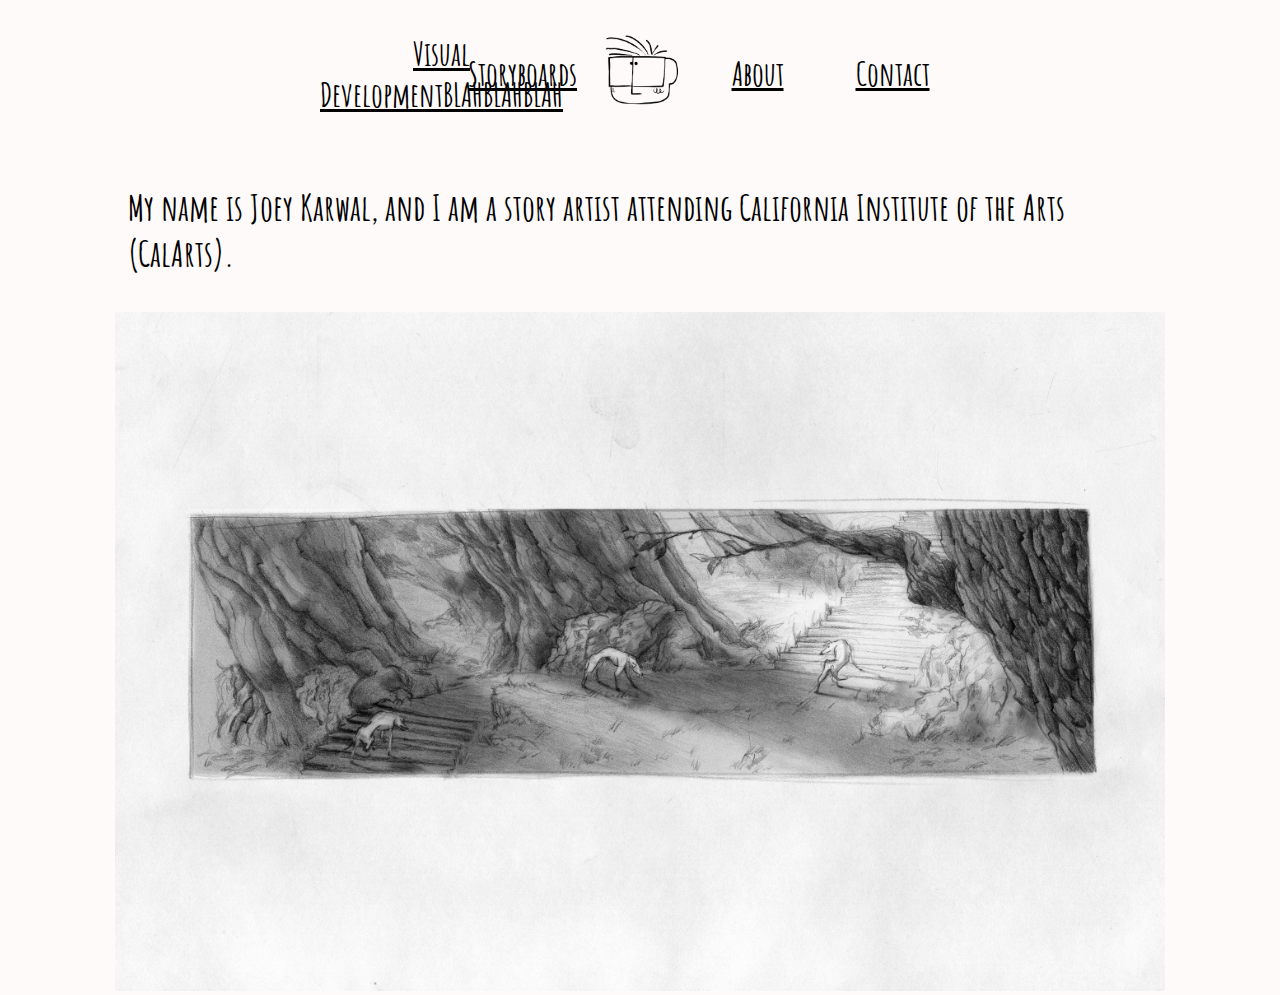
==== index.html @ 939e971b "blahblahblah" ====
<!DOCTYPE html>
<html lang="en">
    <head>
        <title>Joseph A. Karwal Home Page</title>
        <meta charset="utf-8" />
        <meta http-equiv="X-UA-Compatible" content="IE=edge" />
        <meta name="viewport" content="width=device-width, initial-scale=1" />
    
        <!-- import the webpage's stylesheet -->
        <link rel="stylesheet" href="/style.css" />
    
        <!-- import the webpage's javascript file -->
        <script src="/script.js" defer></script>
        <style>
          @import url("https://fonts.googleapis.com/css?family=Amatic+SC|Poiret+One&display=swap");
        </style>
      </head>
<body>
    <div class="navBar">
      <div class="header-button visdev-button">
        <a href="visDev.html">
          <h3>
            Visual DevelopmentBLAHBLAHBLAH
          </h3>
        </a>
      </div>
      <div class="header-button storyboard-button">
        <a href="storyboards.html">
          <h3>Storyboards</h3>
        </a>
      </div>
      <div class="header-button home-button">
        <a href="index.html">
          <img
            src="assets/Profile.png"
          />
        </a>
      </div>
      <div class="header-button about-button">
        <a href="about.html">
          <h3>
            About
          </h3>
        </a>
      </div>
      <div class="header-button contact-button">
        <a href="mailto:josephkarwal@alum.calarts.edu">
          <h3>
            Contact
          </h3>
        </a>
      </div>
    </div>

    <div class="landing">
      <div class="landingText">
        <p>
          My name is Joey Karwal, and I am a story artist attending California
          Institute of the Arts (CalArts).
        </p>
      </div>
      <div class="landingImage">
        <a
          href="assets/landingImage.jpg"
        >
          <img
            src="assets/landingImage.jpg"
          />
        </a>
      </div>
    </div>
    <!-- Testing how to make the whole <div> clickable. Wrap the <h> tags in the a tags.
    </div>
    <a href="http://i.imgur.com/aw2hbq2.gif"
      ><div class="divLink">
        <h2>
          Such a link!
        </h2>
      </div>
      </a> -->
  </body>
</html>
---- style.css ----
body {
    margin: 0px;
    background-color: snow;
    font-family: "Amatic SC";
    font-weight: bolder;
  }
  
  .navBar a:link {
    color: black;
  }
  
  .navBar a:visited {
    color: black;
  }
  
  .navBar a:hover {
    color: white;
  }
  
  .home-button img {
    width: 80px;
  }
  
  .navBar {
    display: flex;
    flex-direction: row;
    //background-color: cyan;
    justify-content: space-around;
    align-content: stretch;
    margin: 0px 25%;
    max-width: 1500px;
  }
  
  .pageTitle {
    display: flex;
    justify-content: center;
    align-items: center;
    font-size: 36px;
  }
  /*PROBLEM: Why is navBar slightly off between the landing page and visual development page?*/
  
  .header-button {
    ////background-color: azure;
    display: flex;
    width: 100px;
    //height: 80px;
    /*SOLVED: Possible to make this height dependant on/ responsive to the [.home-button img {width: 80px;}] variable? 
    Achieved with [align-content: stretch;] in the [.navBar] css to stretch to height of container*/
    //margin: 0px 8px;
    ////border: 2px solid slategrey;
    /*PROBLEM: How to not get overlapping borders again?*/
    flex-grow: 3;
    justify-content: space-evenly;
    //justify-content: center;
    /*PROBLEM: How is [justify-content: center;] different than space-evenly?*/
    align-items: center;
    text-align: center;
    font-size: 28px;
  }
  
  .header-button:hover {
    background-color: skyBlue;
  }
  
  .home-button {
    flex-grow: 0;
  }
  
  .home-button img:hover {
    filter: invert(100%);
  }
  
  .divLink {
    background-color: red;
  }
  
  /*LANDING PAGE*/
  
  .landing {
    display: flex;
    flex-direction: column;
    align-items: center;
    margin: 0px 10%;
  }
  
  .landingText {
    font-size: 36px;
  }
  
  .landingImage img {
    //width: 80%;
    /*PROBLEM: How to keep center with a width of percentage?*/
    width: 1050px;
  }
  
  /*VISUAL DEVELOPMENT PAGE*/
  
  .visDevGrid {
    display: flex;
    flex-direction: row;
    flex-wrap: wrap;
    justify-content: center;
    margin: 0px 10%;
  }
  
  .visDevContent {
    height: 275px;
    width: 400px;
    background-size: cover;
    background-position: center;
    margin: 6px;
    //border: 2px solid lightslategrey;
  }
  
  .visDevContent-1 {
    background-image: url("02_visDev/assets/01.jpg");
  }
  
  .visDevContent-2 {
    background-image: url("02_VISDEV/assets/02.jpg");
  }
  .visDevContent-3 {
    background-image: url("02_VISDEV/assets/03.jpg");
  }
  .visDevContent-4 {
    background-image: url("02_VISDEV/assets/04.jpg");
  }
  .visDevContent-5 {
    background-image: url("02_VISDEV/assets/05.jpg");
  }
  .visDevContent-6 {
    background-image: url("02_VISDEV/assets/06.jpg");
  }
  .visDevContent-7 {
    background-image: url("02_VISDEV/assets/07.jpg");
  }
  .visDevContent-8 {
    background-image: url("02_VISDEV/assets/08.jpg");
  }
  .visDevContent-9 {
    background-image: url("02_VISDEV/assets/09.jpg");
  }
  .visDevContent-10 {
    background-image: url("02_VISDEV/assets/10.jpg");
  }
  .visDevContent-11 {
    background-image: url("02_VISDEV/assets/11.jpg");
  }
  .visDevContent-12 {
    background-image: url("02_VISDEV/assets/12.jpg");
  }
  .visDevContent-13 {
    background-image: url("02_VISDEV/assets/13.jpg");
  }
  .visDevContent-14 {
    background-image: url("02_VISDEV/assets/14.jpg");
  }
  .visDevContent-15 {
    background-image: url("02_VISDEV/assets/15.jpg");
  }
  .visDevContent-16 {
    background-image: url("02_VISDEV/assets/16.jpg");
  }
  .visDevContent-17 {
    background-image: url("02_VISDEV/assets/17.jpg");
  }
  
  .overlay {
    font-size: 28px;
    color: white;
    background-color: skyBlue;
    height: 100%;
    opacity: 0;
    display: flex;
    flex-direction: column;
    justify-content: center;
    align-items: center;
    transition: opacity 0.5s ease-in-out;
  }
  
  .overlay:hover {
    opacity: 1;
  }
  
  .overlay a:link {
    color: white;
  }
  
  .overlay a:visited {
    color: white;
  }
  
  .overlay a:hover {
    color: white;
  }
  
  /*ABOUT PAGE*/
  
  .aboutGrid {
    display: flex;
    flex-direction: row;
    flex-wrap: wrap;
    justify-content: center;
    margin: 0px 10%;
  }
  
  .aboutImage img {
    
  }
  
  .aboutText {
    
    font-size: 24px;
  }
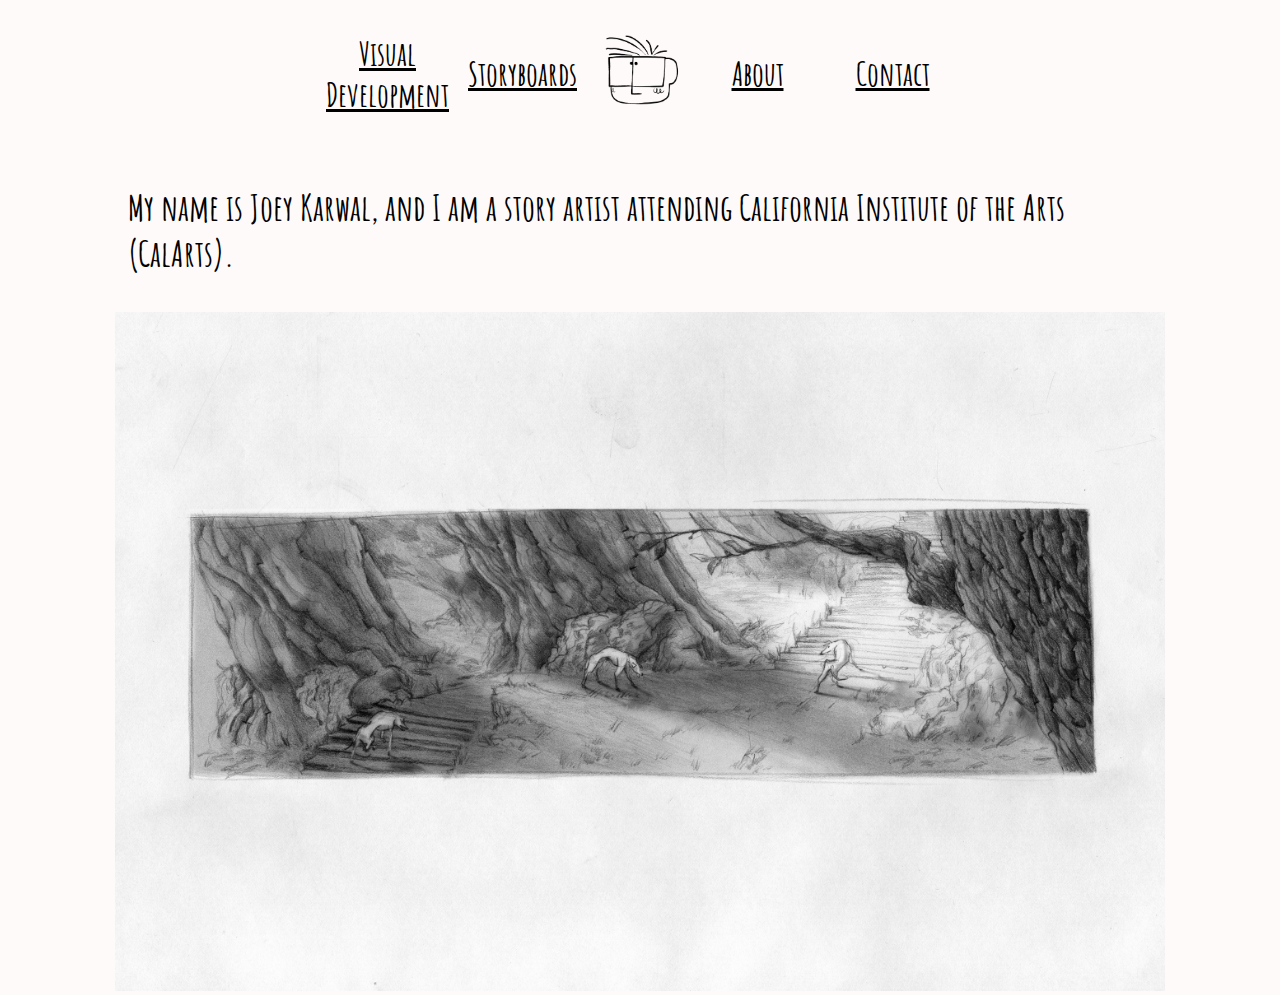
==== commit 46e37562: "-blahblahblah" ====
--- a/index.html
+++ b/index.html
@@ -20,7 +20,7 @@
       <div class="header-button visdev-button">
         <a href="visDev.html">
           <h3>
-            Visual DevelopmentBLAHBLAHBLAH
+            Visual Development
           </h3>
         </a>
       </div>
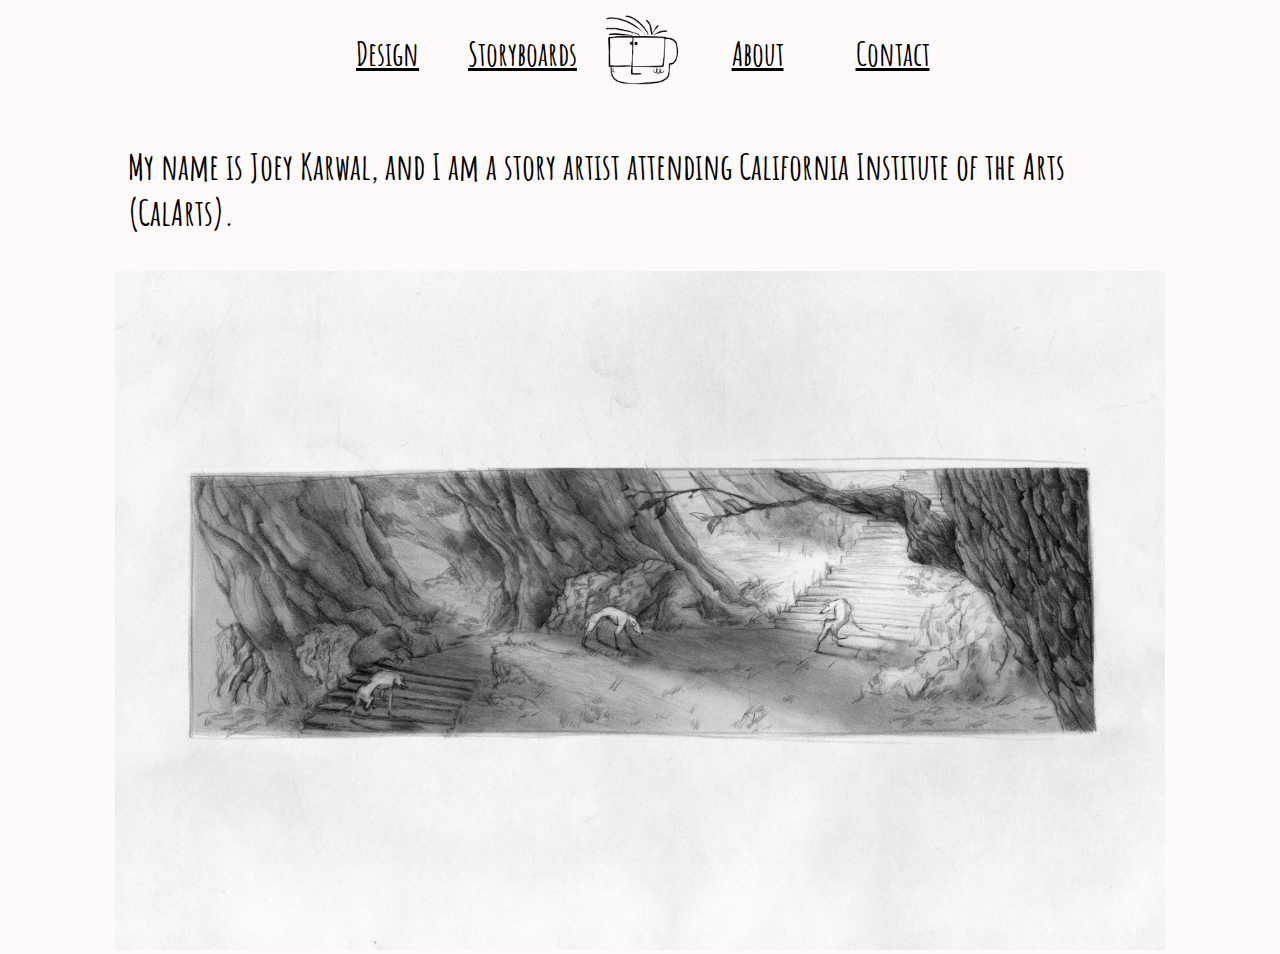
==== commit 5782a647: "Web Submition" ====
--- a/index.html
+++ b/index.html
@@ -20,7 +20,7 @@
       <div class="header-button visdev-button">
         <a href="visDev.html">
           <h3>
-            Visual Development
+            Design
           </h3>
         </a>
       </div>
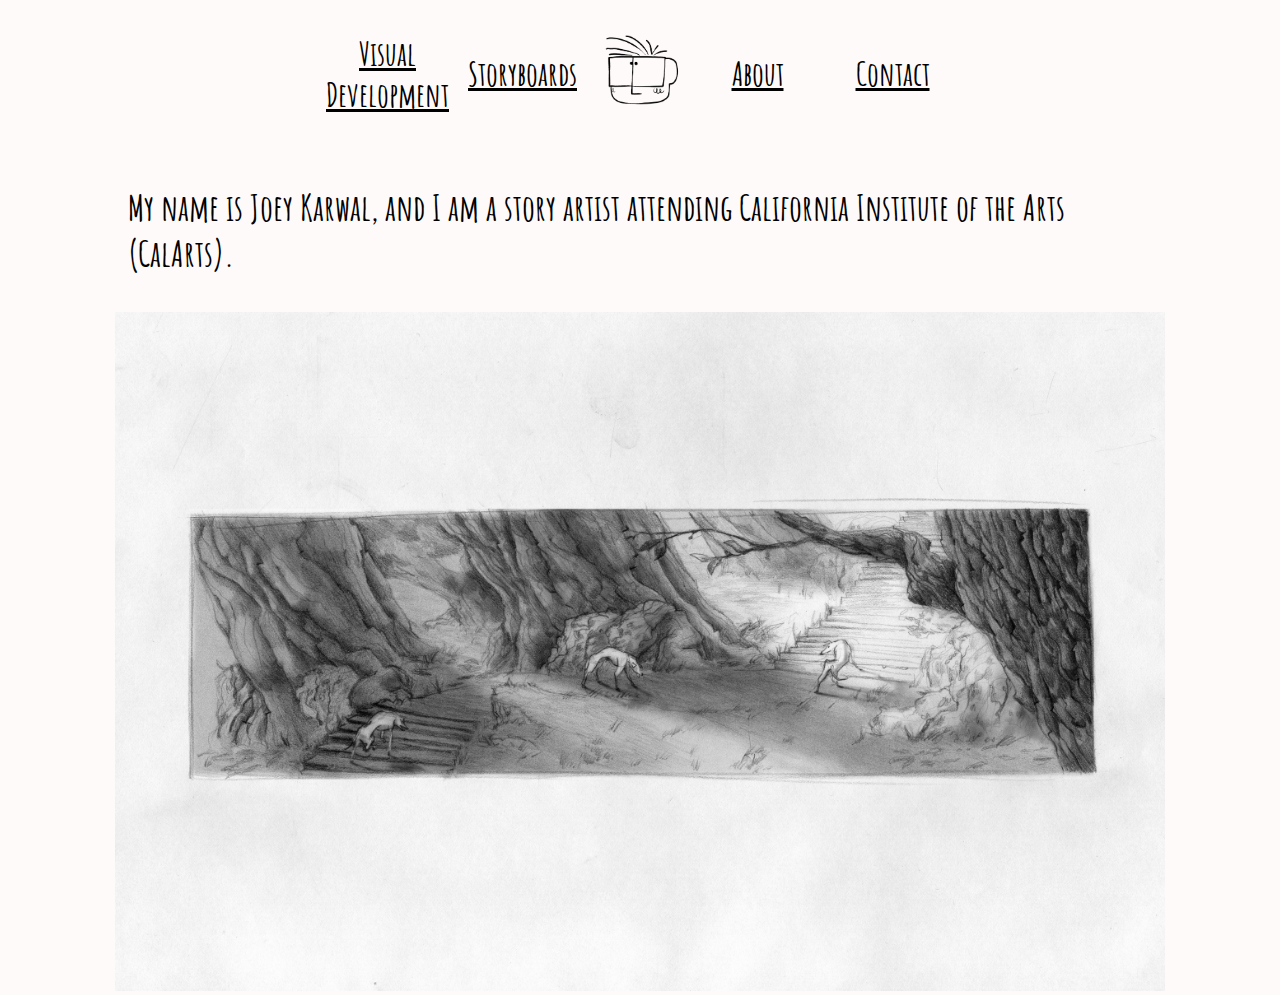
==== commit b148f631: "visdev" ====
--- a/index.html
+++ b/index.html
@@ -20,7 +20,7 @@
       <div class="header-button visdev-button">
         <a href="visDev.html">
           <h3>
-            Design
+            Visual Development
           </h3>
         </a>
       </div>
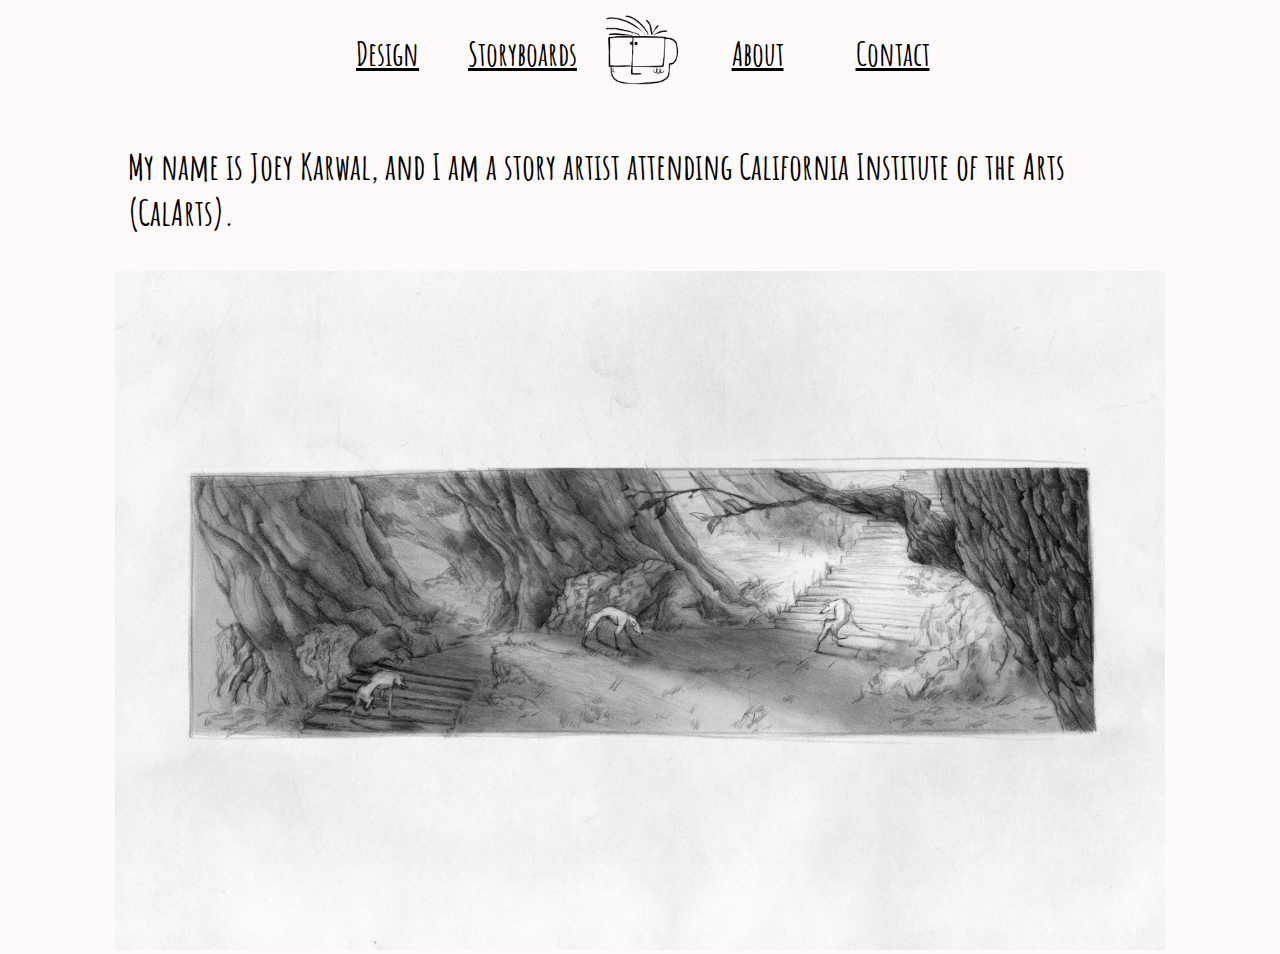
==== commit 42a67b86: "WorkingFinal" ====
--- a/index.html
+++ b/index.html
@@ -20,7 +20,7 @@
       <div class="header-button visdev-button">
         <a href="visDev.html">
           <h3>
-            Visual Development
+            Design
           </h3>
         </a>
       </div>
--- a/style.css
+++ b/style.css
@@ -24,7 +24,6 @@
   .navBar {
     display: flex;
     flex-direction: row;
-    //background-color: cyan;
     justify-content: space-around;
     align-content: stretch;
     margin: 0px 25%;
@@ -37,22 +36,12 @@
     align-items: center;
     font-size: 36px;
   }
-  /*PROBLEM: Why is navBar slightly off between the landing page and visual development page?*/
   
   .header-button {
-    ////background-color: azure;
     display: flex;
     width: 100px;
-    //height: 80px;
-    /*SOLVED: Possible to make this height dependant on/ responsive to the [.home-button img {width: 80px;}] variable? 
-    Achieved with [align-content: stretch;] in the [.navBar] css to stretch to height of container*/
-    //margin: 0px 8px;
-    ////border: 2px solid slategrey;
-    /*PROBLEM: How to not get overlapping borders again?*/
     flex-grow: 3;
     justify-content: space-evenly;
-    //justify-content: center;
-    /*PROBLEM: How is [justify-content: center;] different than space-evenly?*/
     align-items: center;
     text-align: center;
     font-size: 28px;
@@ -88,8 +77,6 @@
   }
   
   .landingImage img {
-    //width: 80%;
-    /*PROBLEM: How to keep center with a width of percentage?*/
     width: 1050px;
   }
   
@@ -109,7 +96,6 @@
     background-size: cover;
     background-position: center;
     margin: 6px;
-    //border: 2px solid lightslategrey;
   }
   
   .visDevContent-1 {
@@ -204,12 +190,11 @@
     margin: 0px 10%;
   }
   
-  .aboutImage img {
-    
-  }
-  
   .aboutText {
     
     font-size: 24px;
   }
-  +  
+  .aboutImage img {
+    width: 500px;
+  }